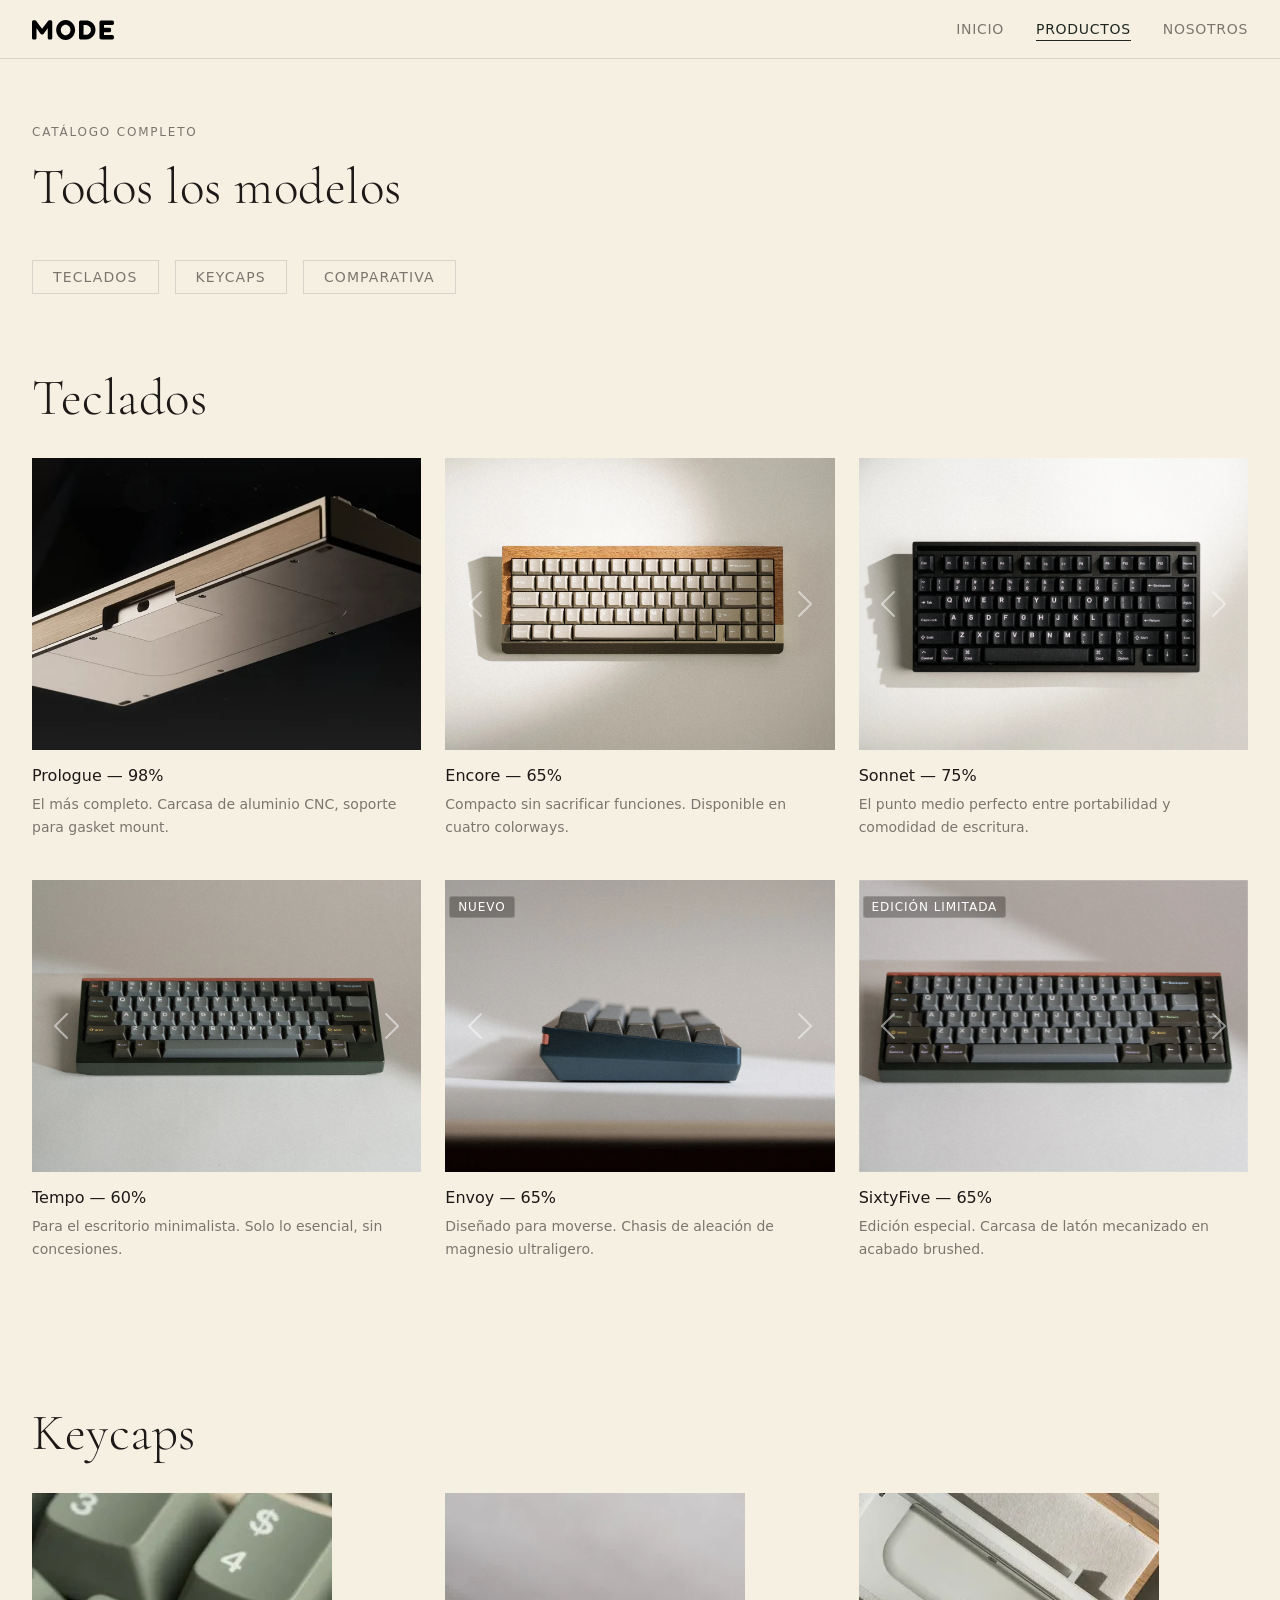
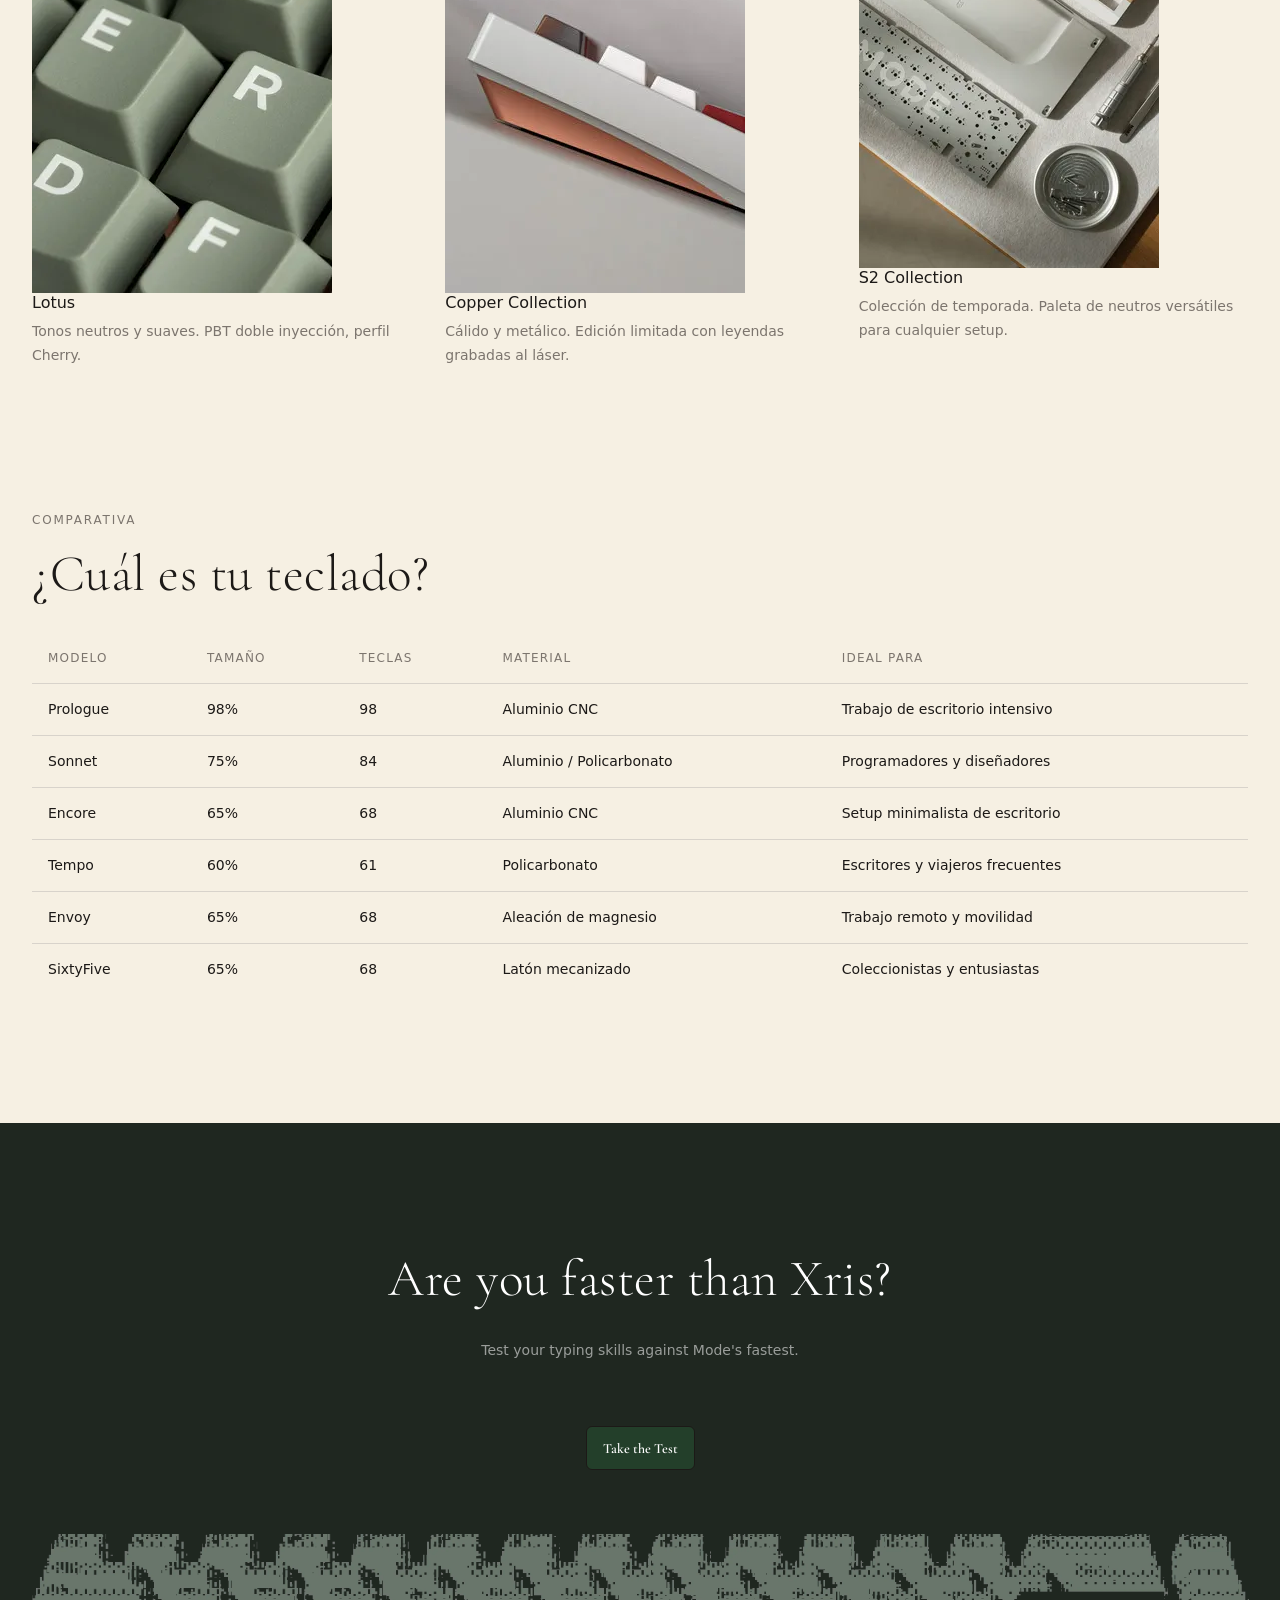
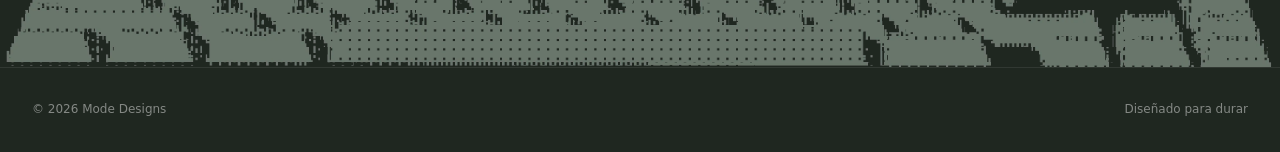
==== productos.html @ ba8c7deb "Sitio Mode Designs" ====
<!doctype html>
<html lang="es">
  <head>
    <meta charset="UTF-8" />
    <meta
      name="viewport"
      content="width=device-width, initial-scale=1.0"
    />
    <title>Productos — Mode Designs</title>
    <meta
      name="description"
      content="Catálogo completo de Mode Designs: teclados mecánicos de 60% a 98%, colecciones de keycaps y tabla comparativa de modelos."
    />
    <link
      rel="icon"
      type="image/svg+xml"
      href="assets/brand/favicon.svg"
    />
    <link
      rel="preconnect"
      href="https://fonts.googleapis.com"
    />
    <link
      rel="preconnect"
      href="https://fonts.gstatic.com"
      crossorigin
    />
    <link
      href="https://fonts.googleapis.com/css2?family=Cormorant+Garamond:ital,wght@0,300;0,400;0,500;1,300;1,400&family=Pixelify+Sans:wght@400;700&display=swap"
      rel="stylesheet"
    />
    <link
      rel="stylesheet"
      href="https://cdn.jsdelivr.net/npm/bootstrap@5.3.3/dist/css/bootstrap.min.css"
    />
    <link
      rel="stylesheet"
      href="styles.css"
    />
  </head>
  <body>
    <a
      class="skip-link"
      href="#main"
      >Saltar al contenido</a
    >
    <header>
      <div>
        <a href="index.html">
          <img
            class="logo"
            src="assets/brand/logo.svg"
            alt="Logo de Mode Designs"
          />
        </a>
        <nav aria-label="Navegación principal">
          <ul>
            <li><a href="index.html">Inicio</a></li>
            <li>
              <a
                href="productos.html"
                class="active"
                aria-current="page"
                >Productos</a
              >
            </li>
            <li><a href="sobre-nosotros.html">Nosotros</a></li>
          </ul>
        </nav>
      </div>
    </header>

    <main id="main">
      <!-- BANNER -->
      <section>
        <p class="section-label">Catálogo completo</p>
        <h1 class="section-title">Todos los modelos</h1>

        <ul class="filter-list">
          <li><a href="#teclados">Teclados</a></li>
          <li><a href="#keycaps">Keycaps</a></li>
          <li><a href="#comparativa">Comparativa</a></li>
        </ul>
      </section>

      <!-- TECLADOS -->
      <section
        id="teclados"
        class="section-pt0"
      >
        <h2 class="section-title">Teclados</h2>

        <div class="row row-cols-1 row-cols-md-2 row-cols-lg-3 g-4">
          <!-- Prologue -->
          <div class="col product-card">
            <div
              id="carousel-prologue"
              class="carousel slide carousel-fade"
              data-bs-ride="false"
            >
              <div class="carousel-inner">
                <div class="carousel-item active">
                  <img
                    src="assets/keyboards/prologue-thumbnail.webp"
                    alt="Teclado Prologue 98%"
                  />
                </div>
              </div>
            </div>
            <h3>Prologue — 98%</h3>
            <p>
              El más completo. Carcasa de aluminio CNC, soporte para gasket
              mount.
            </p>
          </div>

          <!-- Encore -->
          <div class="col product-card">
            <div
              id="carousel-encore"
              class="carousel slide carousel-fade"
              data-bs-ride="false"
            >
              <div class="carousel-inner">
                <div class="carousel-item active">
                  <img
                    src="assets/keyboards/encore-monterey-dune-front.webp"
                    alt="Teclado Encore 65% Monterey Dune"
                  />
                </div>
                <div class="carousel-item">
                  <img
                    src="assets/keyboards/encore-mocha-mushroom-shadows.webp"
                    alt="Teclado Encore 65% Mocha Mushroom"
                  />
                </div>
              </div>
              <button
                class="carousel-control-prev"
                type="button"
                data-bs-target="#carousel-encore"
                data-bs-slide="prev"
              >
                <span
                  class="carousel-control-prev-icon"
                  aria-hidden="true"
                ></span>
                <span class="visually-hidden">Anterior</span>
              </button>
              <button
                class="carousel-control-next"
                type="button"
                data-bs-target="#carousel-encore"
                data-bs-slide="next"
              >
                <span
                  class="carousel-control-next-icon"
                  aria-hidden="true"
                ></span>
                <span class="visually-hidden">Siguiente</span>
              </button>
            </div>
            <h3>Encore — 65%</h3>
            <p>
              Compacto sin sacrificar funciones. Disponible en cuatro colorways.
            </p>
          </div>

          <!-- Sonnet -->
          <div class="col product-card">
            <div
              id="carousel-sonnet"
              class="carousel slide carousel-fade"
              data-bs-ride="false"
            >
              <div class="carousel-inner">
                <div class="carousel-item active">
                  <img
                    src="assets/keyboards/sonnet-black-sesame-obscura-front.webp"
                    alt="Teclado Sonnet 75% Black Sesame"
                  />
                </div>
                <div class="carousel-item">
                  <img
                    src="assets/keyboards/sonnet-studio-light-anthracite-front.webp"
                    alt="Teclado Sonnet 75% Studio Light"
                  />
                </div>
              </div>
              <button
                class="carousel-control-prev"
                type="button"
                data-bs-target="#carousel-sonnet"
                data-bs-slide="prev"
              >
                <span
                  class="carousel-control-prev-icon"
                  aria-hidden="true"
                ></span>
                <span class="visually-hidden">Anterior</span>
              </button>
              <button
                class="carousel-control-next"
                type="button"
                data-bs-target="#carousel-sonnet"
                data-bs-slide="next"
              >
                <span
                  class="carousel-control-next-icon"
                  aria-hidden="true"
                ></span>
                <span class="visually-hidden">Siguiente</span>
              </button>
            </div>
            <h3>Sonnet — 75%</h3>
            <p>
              El punto medio perfecto entre portabilidad y comodidad de
              escritura.
            </p>
          </div>

          <!-- Tempo -->
          <div class="col product-card">
            <div
              id="carousel-tempo"
              class="carousel slide carousel-fade"
              data-bs-ride="false"
            >
              <div class="carousel-inner">
                <div class="carousel-item active">
                  <img
                    src="assets/keyboards/tempo-green-front.webp"
                    alt="Teclado Tempo 60% verde frontal"
                  />
                </div>
                <div class="carousel-item">
                  <img
                    src="assets/keyboards/tempo-top-down.webp"
                    alt="Teclado Tempo 60% vista superior"
                  />
                </div>
                <div class="carousel-item">
                  <img
                    src="assets/keyboards/tempo-blue-side.webp"
                    alt="Teclado Tempo 60% azul lateral"
                  />
                </div>
                <div class="carousel-item">
                  <img
                    src="assets/keyboards/tempo-green-side.webp"
                    alt="Teclado Tempo 60% verde lateral"
                  />
                </div>
              </div>
              <button
                class="carousel-control-prev"
                type="button"
                data-bs-target="#carousel-tempo"
                data-bs-slide="prev"
              >
                <span
                  class="carousel-control-prev-icon"
                  aria-hidden="true"
                ></span>
                <span class="visually-hidden">Anterior</span>
              </button>
              <button
                class="carousel-control-next"
                type="button"
                data-bs-target="#carousel-tempo"
                data-bs-slide="next"
              >
                <span
                  class="carousel-control-next-icon"
                  aria-hidden="true"
                ></span>
                <span class="visually-hidden">Siguiente</span>
              </button>
            </div>
            <h3>Tempo — 60%</h3>
            <p>
              Para el escritorio minimalista. Solo lo esencial, sin concesiones.
            </p>
          </div>

          <!-- Envoy -->
          <div class="col product-card">
            <div
              id="carousel-envoy"
              class="carousel slide carousel-fade"
              data-bs-ride="false"
            >
              <div class="carousel-inner">
                <div class="carousel-item active">
                  <img
                    src="assets/keyboards/envoy-blue-copper-side.webp"
                    alt="Teclado Envoy 65% azul cobre lateral"
                  />
                </div>
                <div class="carousel-item">
                  <img
                    src="assets/keyboards/envoy-top-down.webp"
                    alt="Teclado Envoy 65% vista superior"
                  />
                </div>
              </div>
              <button
                class="carousel-control-prev"
                type="button"
                data-bs-target="#carousel-envoy"
                data-bs-slide="prev"
              >
                <span
                  class="carousel-control-prev-icon"
                  aria-hidden="true"
                ></span>
                <span class="visually-hidden">Anterior</span>
              </button>
              <button
                class="carousel-control-next"
                type="button"
                data-bs-target="#carousel-envoy"
                data-bs-slide="next"
              >
                <span
                  class="carousel-control-next-icon"
                  aria-hidden="true"
                ></span>
                <span class="visually-hidden">Siguiente</span>
              </button>
            </div>
            <span class="badge">Nuevo</span>
            <h3>Envoy — 65%</h3>
            <p>
              Diseñado para moverse. Chasis de aleación de magnesio ultraligero.
            </p>
          </div>

          <!-- SixtyFive -->
          <div class="col product-card">
            <div
              id="carousel-sixtyfive"
              class="carousel slide carousel-fade"
              data-bs-ride="false"
            >
              <div class="carousel-inner">
                <div class="carousel-item active">
                  <img
                    src="assets/keyboards/sixtyfive-green-copper-front.webp"
                    alt="Teclado SixtyFive 65% verde cobre"
                  />
                </div>
                <div class="carousel-item">
                  <img
                    src="assets/keyboards/sixtyfive-top-down.webp"
                    alt="Teclado SixtyFive 65% vista superior"
                  />
                </div>
              </div>
              <button
                class="carousel-control-prev"
                type="button"
                data-bs-target="#carousel-sixtyfive"
                data-bs-slide="prev"
              >
                <span
                  class="carousel-control-prev-icon"
                  aria-hidden="true"
                ></span>
                <span class="visually-hidden">Anterior</span>
              </button>
              <button
                class="carousel-control-next"
                type="button"
                data-bs-target="#carousel-sixtyfive"
                data-bs-slide="next"
              >
                <span
                  class="carousel-control-next-icon"
                  aria-hidden="true"
                ></span>
                <span class="visually-hidden">Siguiente</span>
              </button>
            </div>
            <span class="badge">Edición limitada</span>
            <h3>SixtyFive — 65%</h3>
            <p>
              Edición especial. Carcasa de latón mecanizado en acabado brushed.
            </p>
          </div>
        </div>
      </section>

      <!-- KEYCAPS -->
      <section id="keycaps">
        <h2 class="section-title">Keycaps</h2>

        <div class="row row-cols-1 row-cols-md-3 g-4">
          <div class="col product-card">
            <img
              class="img-fluid"
              src="assets/keycaps/keycap-lotus-closeup.webp"
              alt="Keycaps Lotus, tonos suaves"
            />
            <h3>Lotus</h3>
            <p>Tonos neutros y suaves. PBT doble inyección, perfil Cherry.</p>
          </div>

          <div class="col product-card">
            <img
              class="img-fluid"
              src="assets/keycaps/copper-keyboard-closeup.webp"
              alt="Keycaps Copper Collection"
            />
            <h3>Copper Collection</h3>
            <p>
              Cálido y metálico. Edición limitada con leyendas grabadas al
              láser.
            </p>
          </div>

          <div class="col product-card">
            <img
              class="img-fluid"
              src="assets/keycaps/encore-s2-collection.webp"
              alt="Keycaps S2 Collection Encore"
            />
            <h3>S2 Collection</h3>
            <p>
              Colección de temporada. Paleta de neutros versátiles para
              cualquier setup.
            </p>
          </div>
        </div>
      </section>

      <!-- TABLA COMPARATIVA -->
      <section id="comparativa">
        <p class="section-label">Comparativa</p>
        <h2 class="section-title">¿Cuál es tu teclado?</h2>

        <div class="table-responsive">
          <table>
            <thead>
              <tr>
                <th>Modelo</th>
                <th>Tamaño</th>
                <th>Teclas</th>
                <th>Material</th>
                <th>Ideal para</th>
              </tr>
            </thead>
            <tbody>
              <tr>
                <td>Prologue</td>
                <td>98%</td>
                <td>98</td>
                <td>Aluminio CNC</td>
                <td>Trabajo de escritorio intensivo</td>
              </tr>
              <tr>
                <td>Sonnet</td>
                <td>75%</td>
                <td>84</td>
                <td>Aluminio / Policarbonato</td>
                <td>Programadores y diseñadores</td>
              </tr>
              <tr>
                <td>Encore</td>
                <td>65%</td>
                <td>68</td>
                <td>Aluminio CNC</td>
                <td>Setup minimalista de escritorio</td>
              </tr>
              <tr>
                <td>Tempo</td>
                <td>60%</td>
                <td>61</td>
                <td>Policarbonato</td>
                <td>Escritores y viajeros frecuentes</td>
              </tr>
              <tr>
                <td>Envoy</td>
                <td>65%</td>
                <td>68</td>
                <td>Aleación de magnesio</td>
                <td>Trabajo remoto y movilidad</td>
              </tr>
              <tr>
                <td>SixtyFive</td>
                <td>65%</td>
                <td>68</td>
                <td>Latón mecanizado</td>
                <td>Coleccionistas y entusiastas</td>
              </tr>
            </tbody>
          </table>
        </div>
      </section>
    </main>

    <footer>
      <div class="footer-inner">
        <div
          class="footer-cta"
          lang="en"
        >
          <h2 class="section-title">Are you faster than Xris?</h2>
          <p>Test your typing skills against Mode's fastest.</p>
          <a
            href="https://monkeytype.com"
            target="_blank"
            rel="noopener"
            class="btn btn-primary"
            >Take the Test</a
          >
        </div>
        <img
          class="img-fluid"
          src="assets/brand/footer-keyboard-dithered.webp"
          alt="Teclado Mode Designs"
        />
        <div class="footer-bottom">
          <span>© 2026 Mode Designs</span>
          <span>Diseñado para durar</span>
        </div>
      </div>
    </footer>

    <script src="https://cdn.jsdelivr.net/npm/bootstrap@5.3.3/dist/js/bootstrap.bundle.min.js"></script>
  </body>
</html>
---- styles.css ----
@import url('./styles/variables.css');
@import url('./styles/layout.css');
@import url('./styles/components.css');
@import url('./styles/transitions.css');
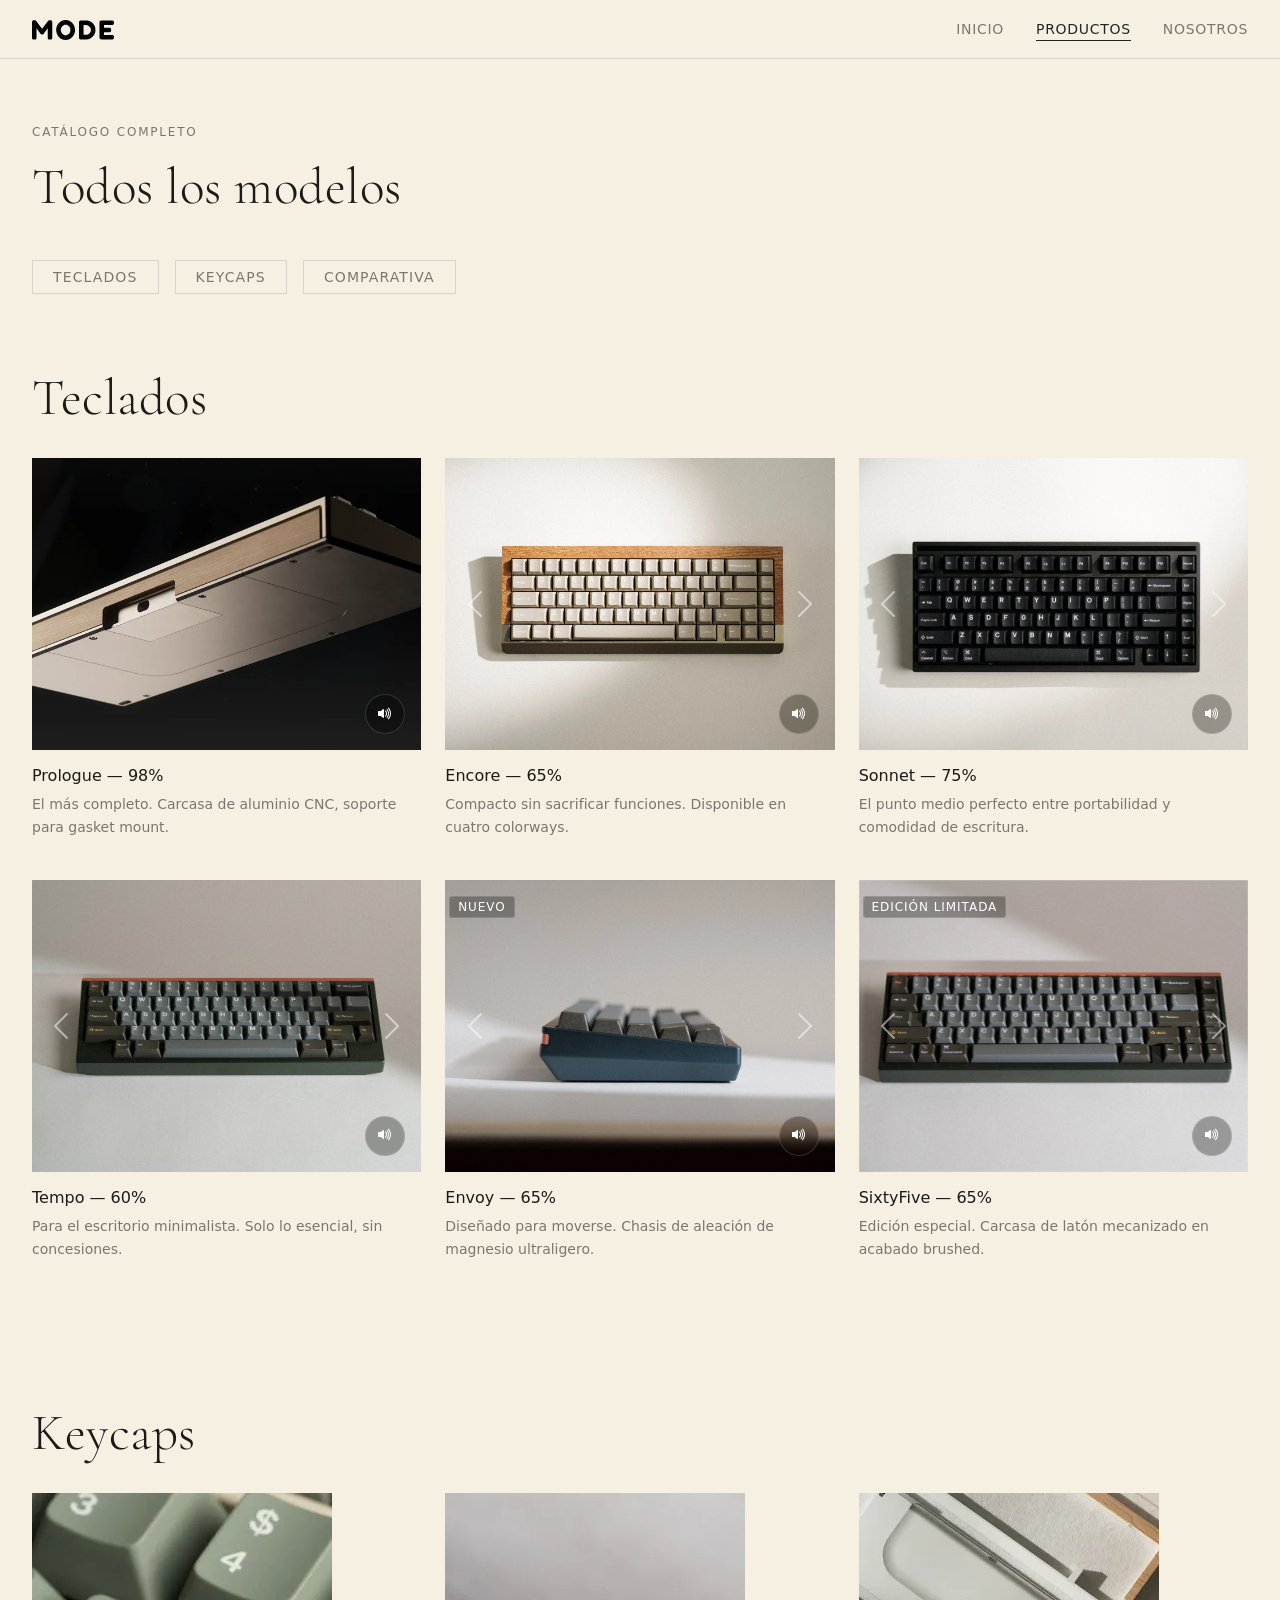
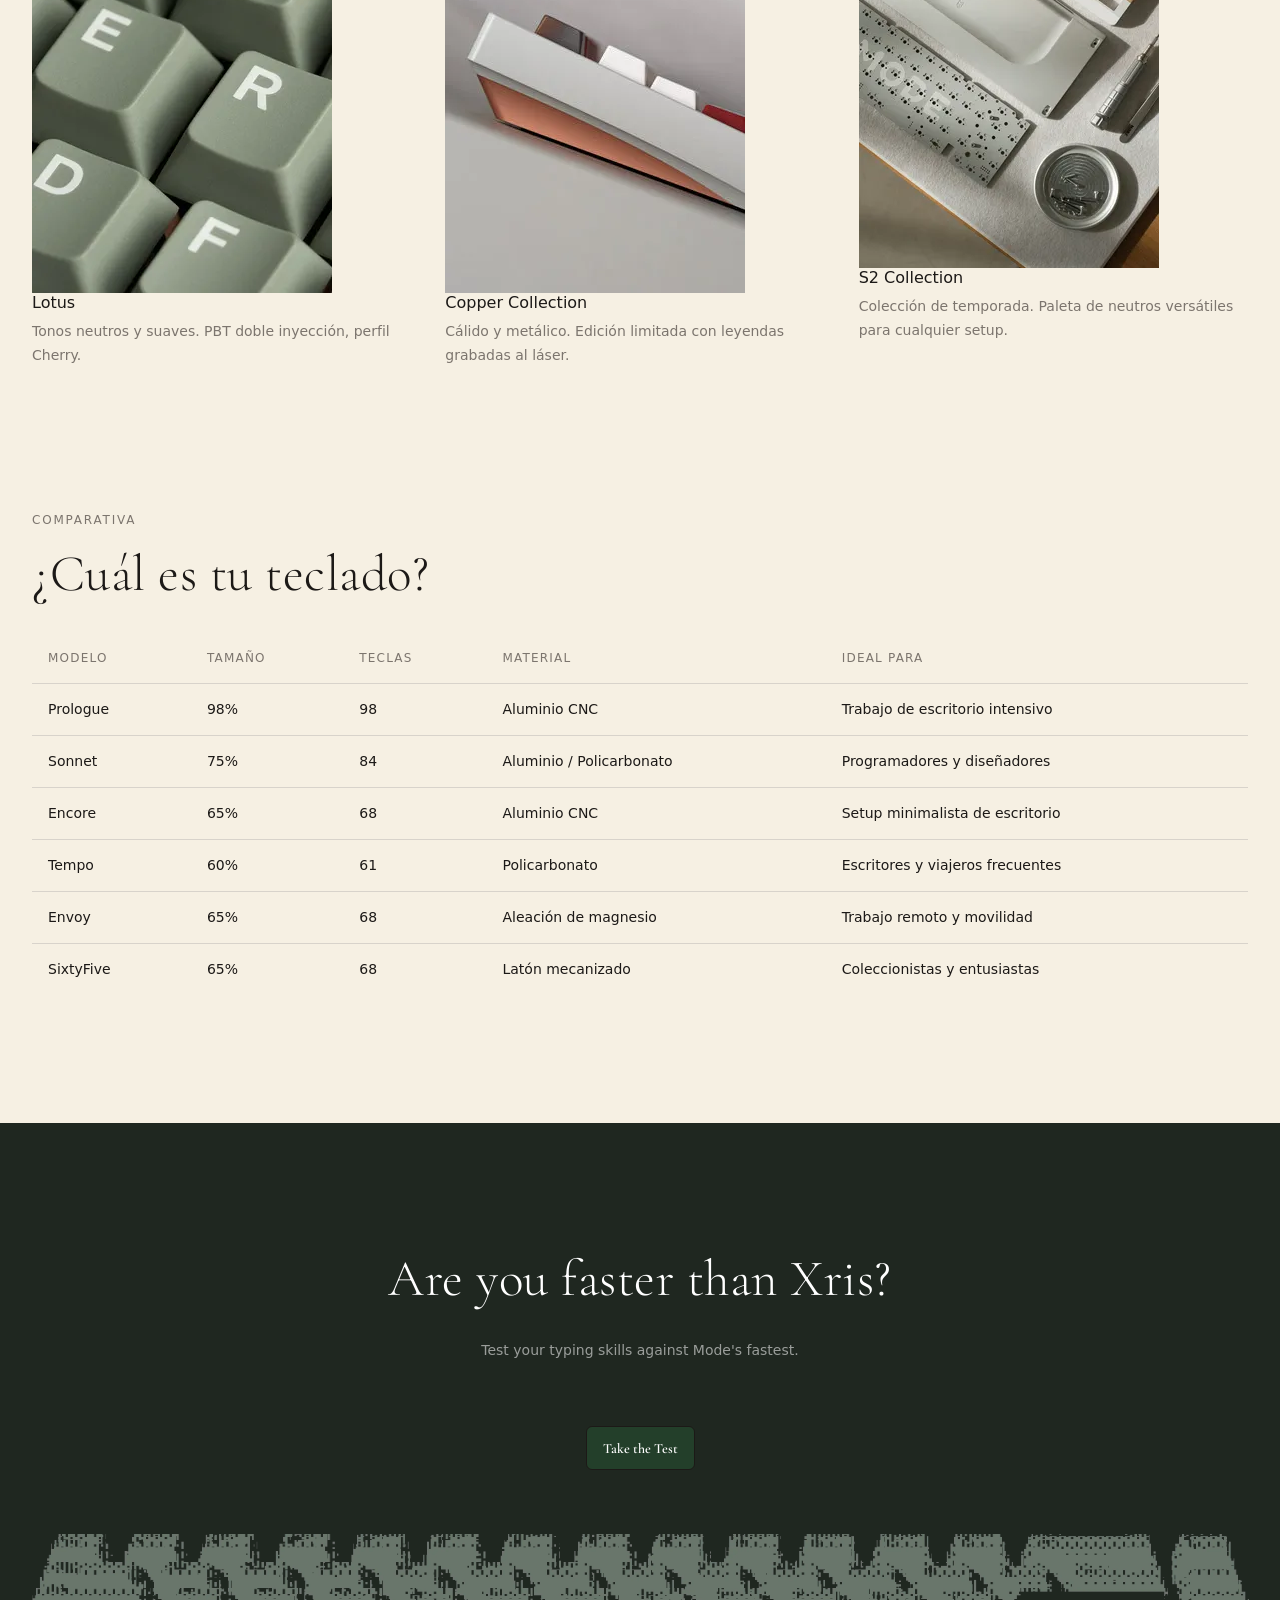
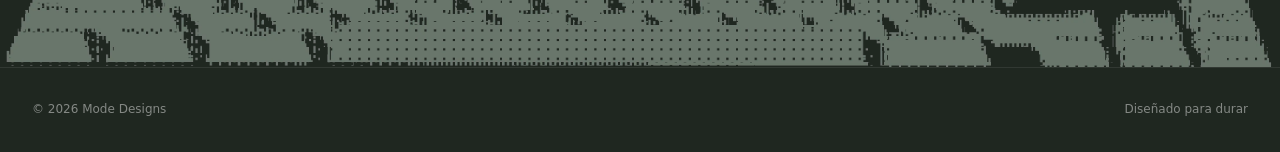
==== commit a62a9d94: "feat: add sound test functionality for keyboards and include Bootstrap Icons" ====
--- a/productos.html
+++ b/productos.html
@@ -32,6 +32,10 @@
     <link
       rel="stylesheet"
       href="https://cdn.jsdelivr.net/npm/bootstrap@5.3.3/dist/css/bootstrap.min.css"
+    />
+    <link
+      rel="stylesheet"
+      href="https://cdn.jsdelivr.net/npm/bootstrap-icons@1.11.3/font/bootstrap-icons.min.css"
     />
     <link
       rel="stylesheet"
@@ -106,6 +110,21 @@
                   />
                 </div>
               </div>
+              <button
+                class="sound-btn"
+                type="button"
+                data-audio="assets/audio/prologue-typing.mp3"
+                aria-label="Escuchar sound test del teclado Prologue"
+              >
+                <i
+                  class="bi bi-volume-up-fill icon-play"
+                  aria-hidden="true"
+                ></i>
+                <i
+                  class="bi bi-pause-fill icon-stop"
+                  aria-hidden="true"
+                ></i>
+              </button>
             </div>
             <h3>Prologue — 98%</h3>
             <p>
@@ -159,6 +178,21 @@
                 ></span>
                 <span class="visually-hidden">Siguiente</span>
               </button>
+              <button
+                class="sound-btn"
+                type="button"
+                data-audio="assets/audio/encore-typing.mp3"
+                aria-label="Escuchar sound test del teclado Encore"
+              >
+                <i
+                  class="bi bi-volume-up-fill icon-play"
+                  aria-hidden="true"
+                ></i>
+                <i
+                  class="bi bi-pause-fill icon-stop"
+                  aria-hidden="true"
+                ></i>
+              </button>
             </div>
             <h3>Encore — 65%</h3>
             <p>
@@ -211,6 +245,21 @@
                 ></span>
                 <span class="visually-hidden">Siguiente</span>
               </button>
+              <button
+                class="sound-btn"
+                type="button"
+                data-audio="assets/audio/sonnet-typing.mp3"
+                aria-label="Escuchar sound test del teclado Sonnet"
+              >
+                <i
+                  class="bi bi-volume-up-fill icon-play"
+                  aria-hidden="true"
+                ></i>
+                <i
+                  class="bi bi-pause-fill icon-stop"
+                  aria-hidden="true"
+                ></i>
+              </button>
             </div>
             <h3>Sonnet — 75%</h3>
             <p>
@@ -276,6 +325,21 @@
                 ></span>
                 <span class="visually-hidden">Siguiente</span>
               </button>
+              <button
+                class="sound-btn"
+                type="button"
+                data-audio="assets/audio/tempo-typing.mp3"
+                aria-label="Escuchar sound test del teclado Tempo"
+              >
+                <i
+                  class="bi bi-volume-up-fill icon-play"
+                  aria-hidden="true"
+                ></i>
+                <i
+                  class="bi bi-pause-fill icon-stop"
+                  aria-hidden="true"
+                ></i>
+              </button>
             </div>
             <h3>Tempo — 60%</h3>
             <p>
@@ -328,6 +392,21 @@
                 ></span>
                 <span class="visually-hidden">Siguiente</span>
               </button>
+              <button
+                class="sound-btn"
+                type="button"
+                data-audio="assets/audio/envoy-typing.mp3"
+                aria-label="Escuchar sound test del teclado Envoy"
+              >
+                <i
+                  class="bi bi-volume-up-fill icon-play"
+                  aria-hidden="true"
+                ></i>
+                <i
+                  class="bi bi-pause-fill icon-stop"
+                  aria-hidden="true"
+                ></i>
+              </button>
             </div>
             <span class="badge">Nuevo</span>
             <h3>Envoy — 65%</h3>
@@ -380,6 +459,21 @@
                   aria-hidden="true"
                 ></span>
                 <span class="visually-hidden">Siguiente</span>
+              </button>
+              <button
+                class="sound-btn"
+                type="button"
+                data-audio="assets/audio/sixtyfive-typing.mp3"
+                aria-label="Escuchar sound test del teclado SixtyFive"
+              >
+                <i
+                  class="bi bi-volume-up-fill icon-play"
+                  aria-hidden="true"
+                ></i>
+                <i
+                  class="bi bi-pause-fill icon-stop"
+                  aria-hidden="true"
+                ></i>
               </button>
             </div>
             <span class="badge">Edición limitada</span>
@@ -528,5 +622,6 @@
     </footer>
 
     <script src="https://cdn.jsdelivr.net/npm/bootstrap@5.3.3/dist/js/bootstrap.bundle.min.js"></script>
+    <script src="scripts/sound-test.js"></script>
   </body>
 </html>
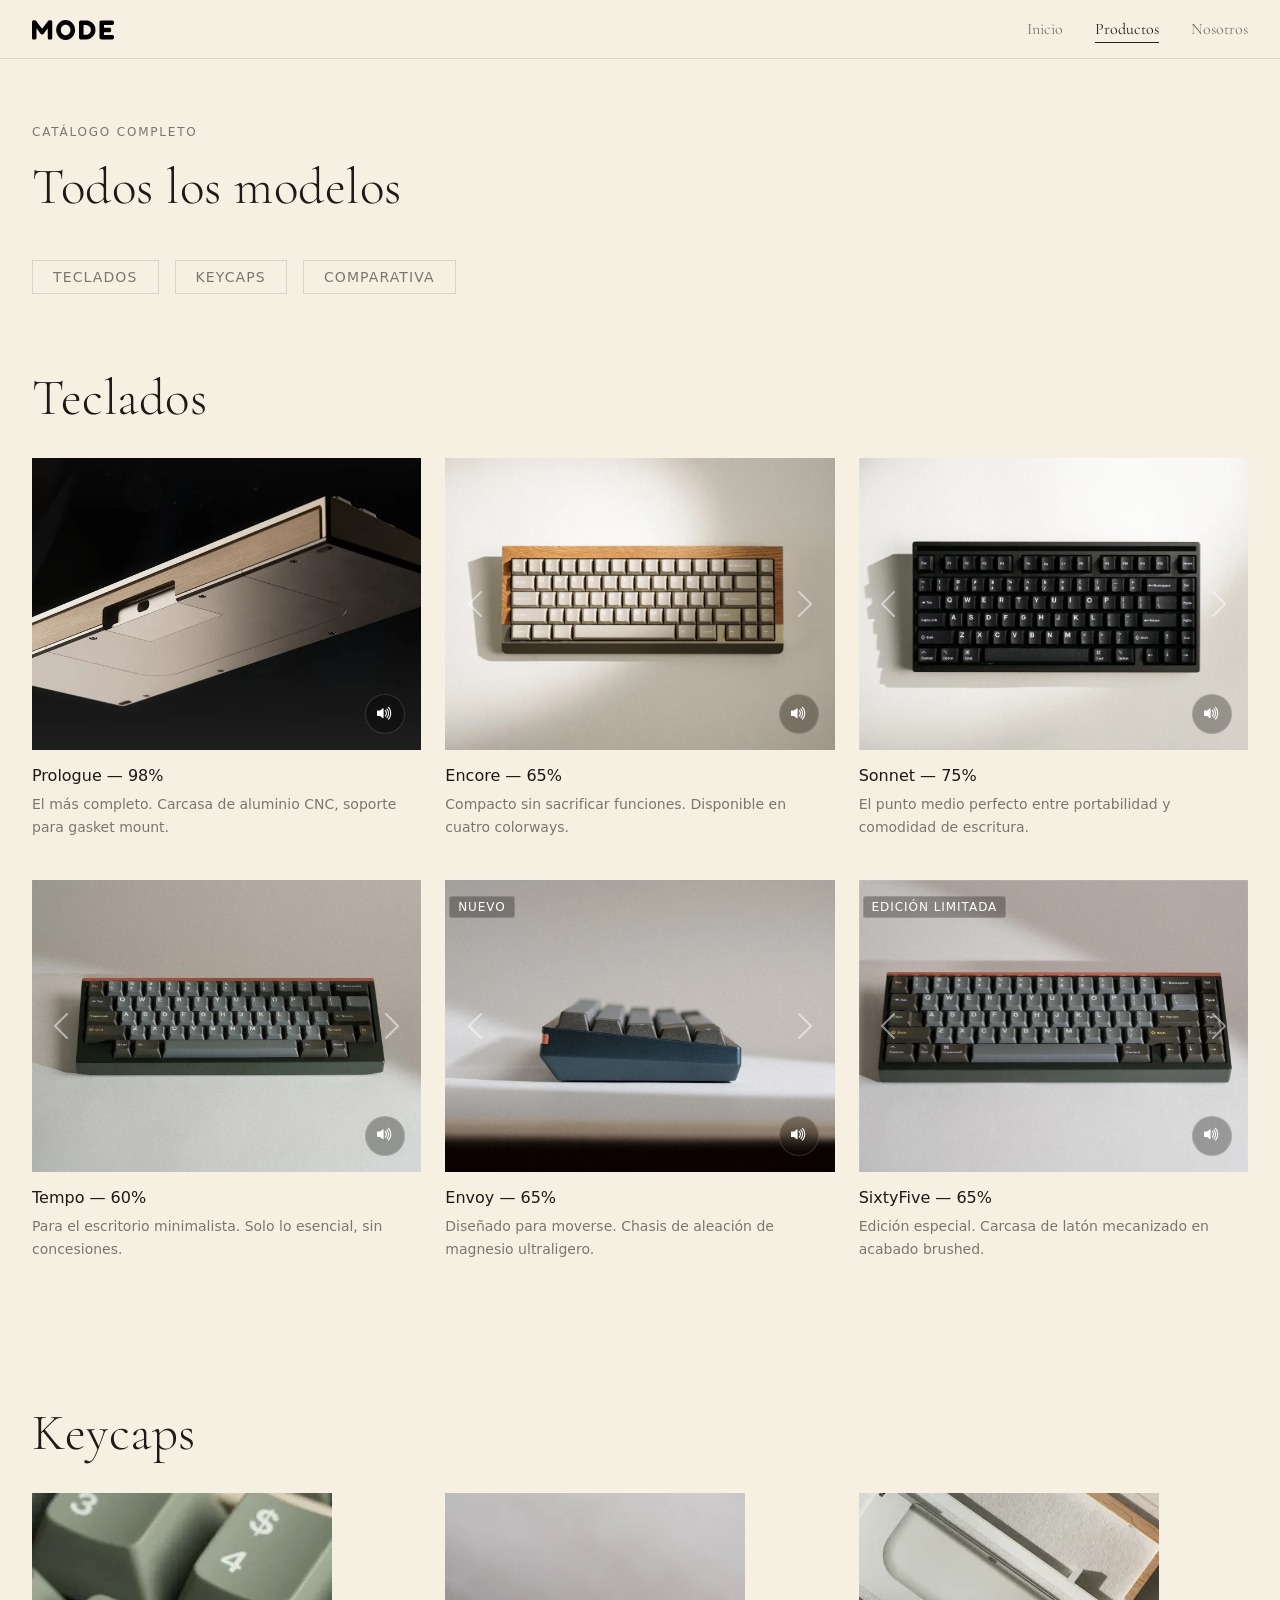
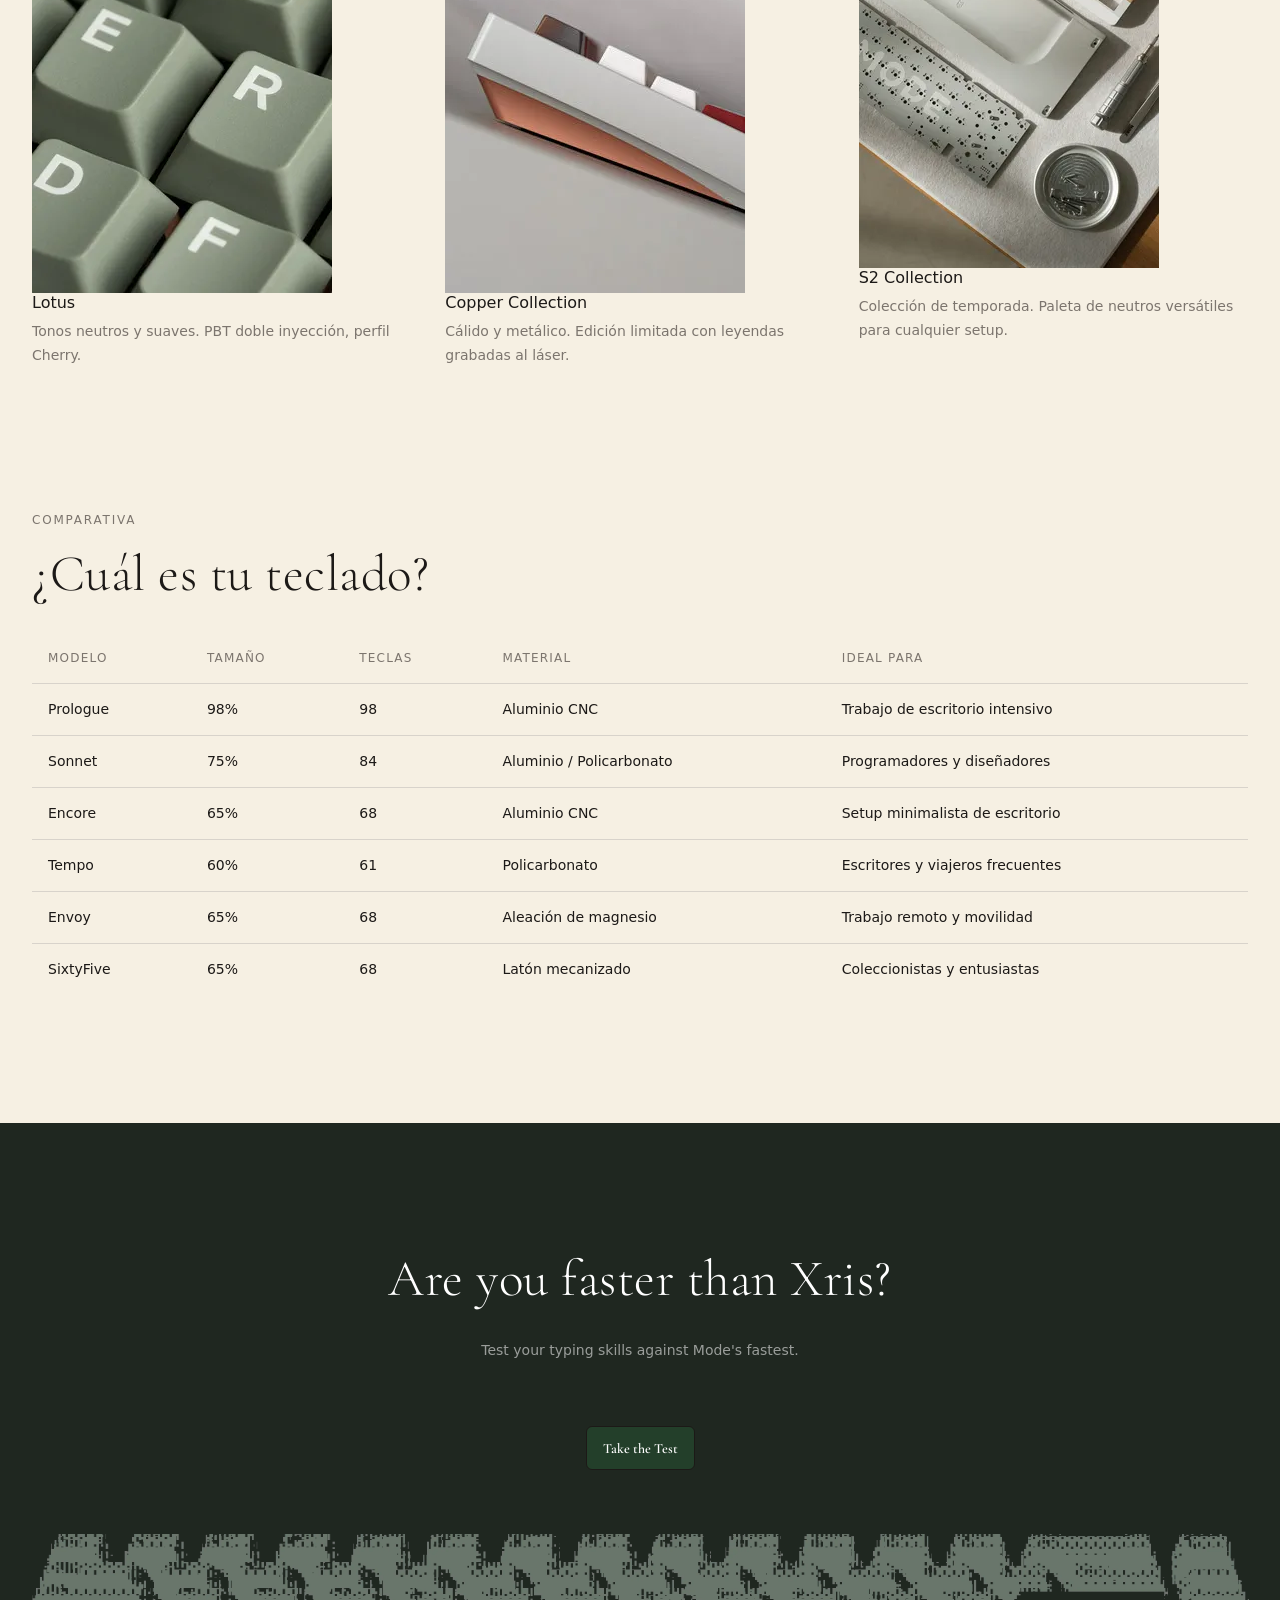
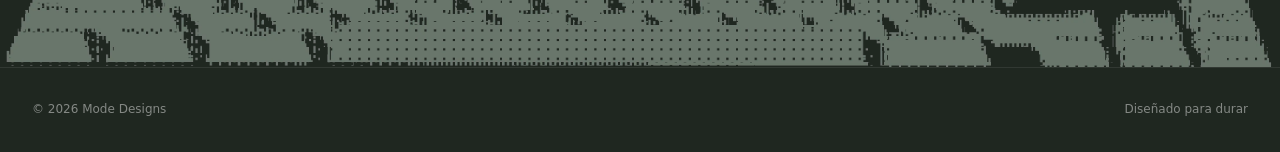
==== commit 83680e2e: "fix: optimize image loading with lazy loading and async decoding, enhance hero section styles for be" ====
--- a/productos.html
+++ b/productos.html
@@ -107,6 +107,8 @@
                   <img
                     src="assets/keyboards/prologue-thumbnail.webp"
                     alt="Teclado Prologue 98%"
+                    loading="lazy"
+                    decoding="async"
                   />
                 </div>
               </div>
@@ -145,12 +147,16 @@
                   <img
                     src="assets/keyboards/encore-monterey-dune-front.webp"
                     alt="Teclado Encore 65% Monterey Dune"
+                    loading="lazy"
+                    decoding="async"
                   />
                 </div>
                 <div class="carousel-item">
                   <img
                     src="assets/keyboards/encore-mocha-mushroom-shadows.webp"
                     alt="Teclado Encore 65% Mocha Mushroom"
+                    loading="lazy"
+                    decoding="async"
                   />
                 </div>
               </div>
@@ -212,12 +218,16 @@
                   <img
                     src="assets/keyboards/sonnet-black-sesame-obscura-front.webp"
                     alt="Teclado Sonnet 75% Black Sesame"
+                    loading="lazy"
+                    decoding="async"
                   />
                 </div>
                 <div class="carousel-item">
                   <img
                     src="assets/keyboards/sonnet-studio-light-anthracite-front.webp"
                     alt="Teclado Sonnet 75% Studio Light"
+                    loading="lazy"
+                    decoding="async"
                   />
                 </div>
               </div>
@@ -280,24 +290,32 @@
                   <img
                     src="assets/keyboards/tempo-green-front.webp"
                     alt="Teclado Tempo 60% verde frontal"
+                    loading="lazy"
+                    decoding="async"
                   />
                 </div>
                 <div class="carousel-item">
                   <img
                     src="assets/keyboards/tempo-top-down.webp"
                     alt="Teclado Tempo 60% vista superior"
+                    loading="lazy"
+                    decoding="async"
                   />
                 </div>
                 <div class="carousel-item">
                   <img
                     src="assets/keyboards/tempo-blue-side.webp"
                     alt="Teclado Tempo 60% azul lateral"
+                    loading="lazy"
+                    decoding="async"
                   />
                 </div>
                 <div class="carousel-item">
                   <img
                     src="assets/keyboards/tempo-green-side.webp"
                     alt="Teclado Tempo 60% verde lateral"
+                    loading="lazy"
+                    decoding="async"
                   />
                 </div>
               </div>
@@ -359,12 +377,16 @@
                   <img
                     src="assets/keyboards/envoy-blue-copper-side.webp"
                     alt="Teclado Envoy 65% azul cobre lateral"
+                    loading="lazy"
+                    decoding="async"
                   />
                 </div>
                 <div class="carousel-item">
                   <img
                     src="assets/keyboards/envoy-top-down.webp"
                     alt="Teclado Envoy 65% vista superior"
+                    loading="lazy"
+                    decoding="async"
                   />
                 </div>
               </div>
@@ -427,12 +449,16 @@
                   <img
                     src="assets/keyboards/sixtyfive-green-copper-front.webp"
                     alt="Teclado SixtyFive 65% verde cobre"
+                    loading="lazy"
+                    decoding="async"
                   />
                 </div>
                 <div class="carousel-item">
                   <img
                     src="assets/keyboards/sixtyfive-top-down.webp"
                     alt="Teclado SixtyFive 65% vista superior"
+                    loading="lazy"
+                    decoding="async"
                   />
                 </div>
               </div>
@@ -495,6 +521,8 @@
               class="img-fluid"
               src="assets/keycaps/keycap-lotus-closeup.webp"
               alt="Keycaps Lotus, tonos suaves"
+              loading="lazy"
+              decoding="async"
             />
             <h3>Lotus</h3>
             <p>Tonos neutros y suaves. PBT doble inyección, perfil Cherry.</p>
@@ -505,6 +533,8 @@
               class="img-fluid"
               src="assets/keycaps/copper-keyboard-closeup.webp"
               alt="Keycaps Copper Collection"
+              loading="lazy"
+              decoding="async"
             />
             <h3>Copper Collection</h3>
             <p>
@@ -518,6 +548,8 @@
               class="img-fluid"
               src="assets/keycaps/encore-s2-collection.webp"
               alt="Keycaps S2 Collection Encore"
+              loading="lazy"
+              decoding="async"
             />
             <h3>S2 Collection</h3>
             <p>
@@ -613,6 +645,8 @@
           class="img-fluid"
           src="assets/brand/footer-keyboard-dithered.webp"
           alt="Teclado Mode Designs"
+          loading="lazy"
+          decoding="async"
         />
         <div class="footer-bottom">
           <span>© 2026 Mode Designs</span>
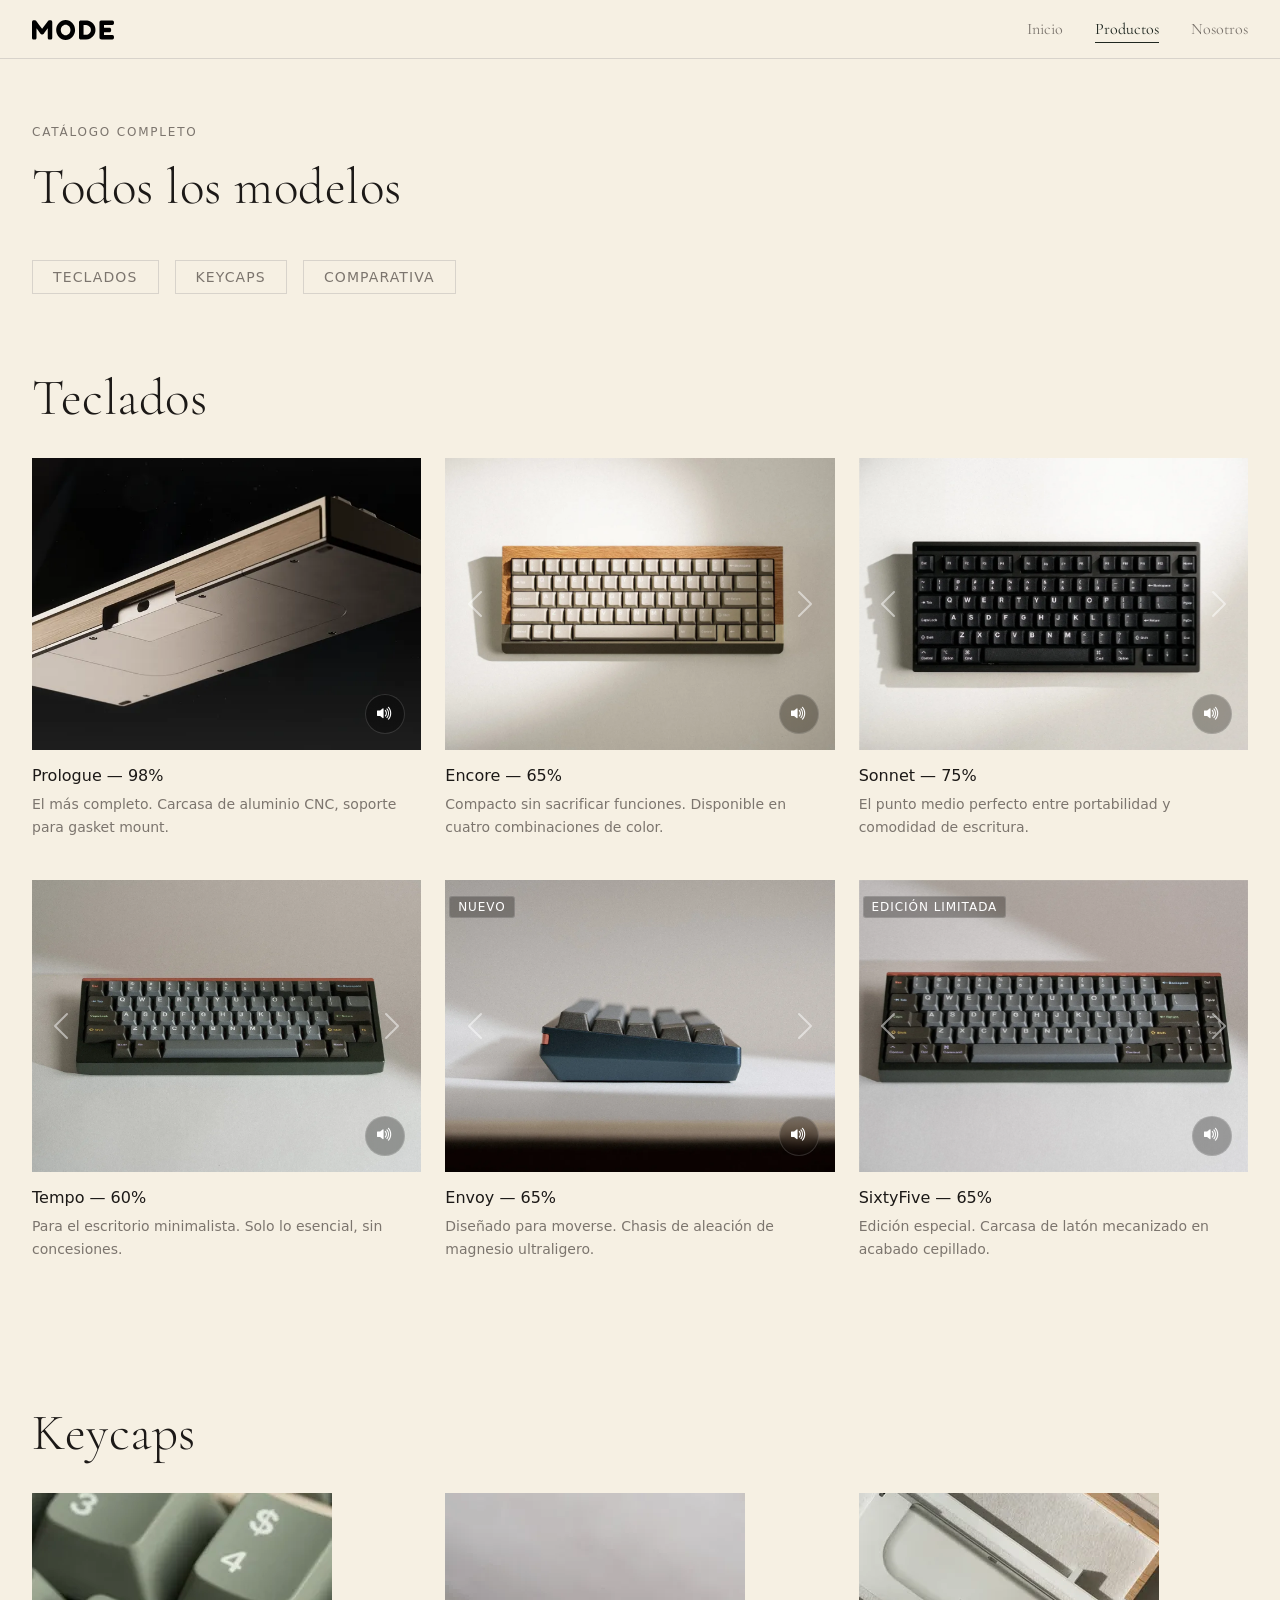
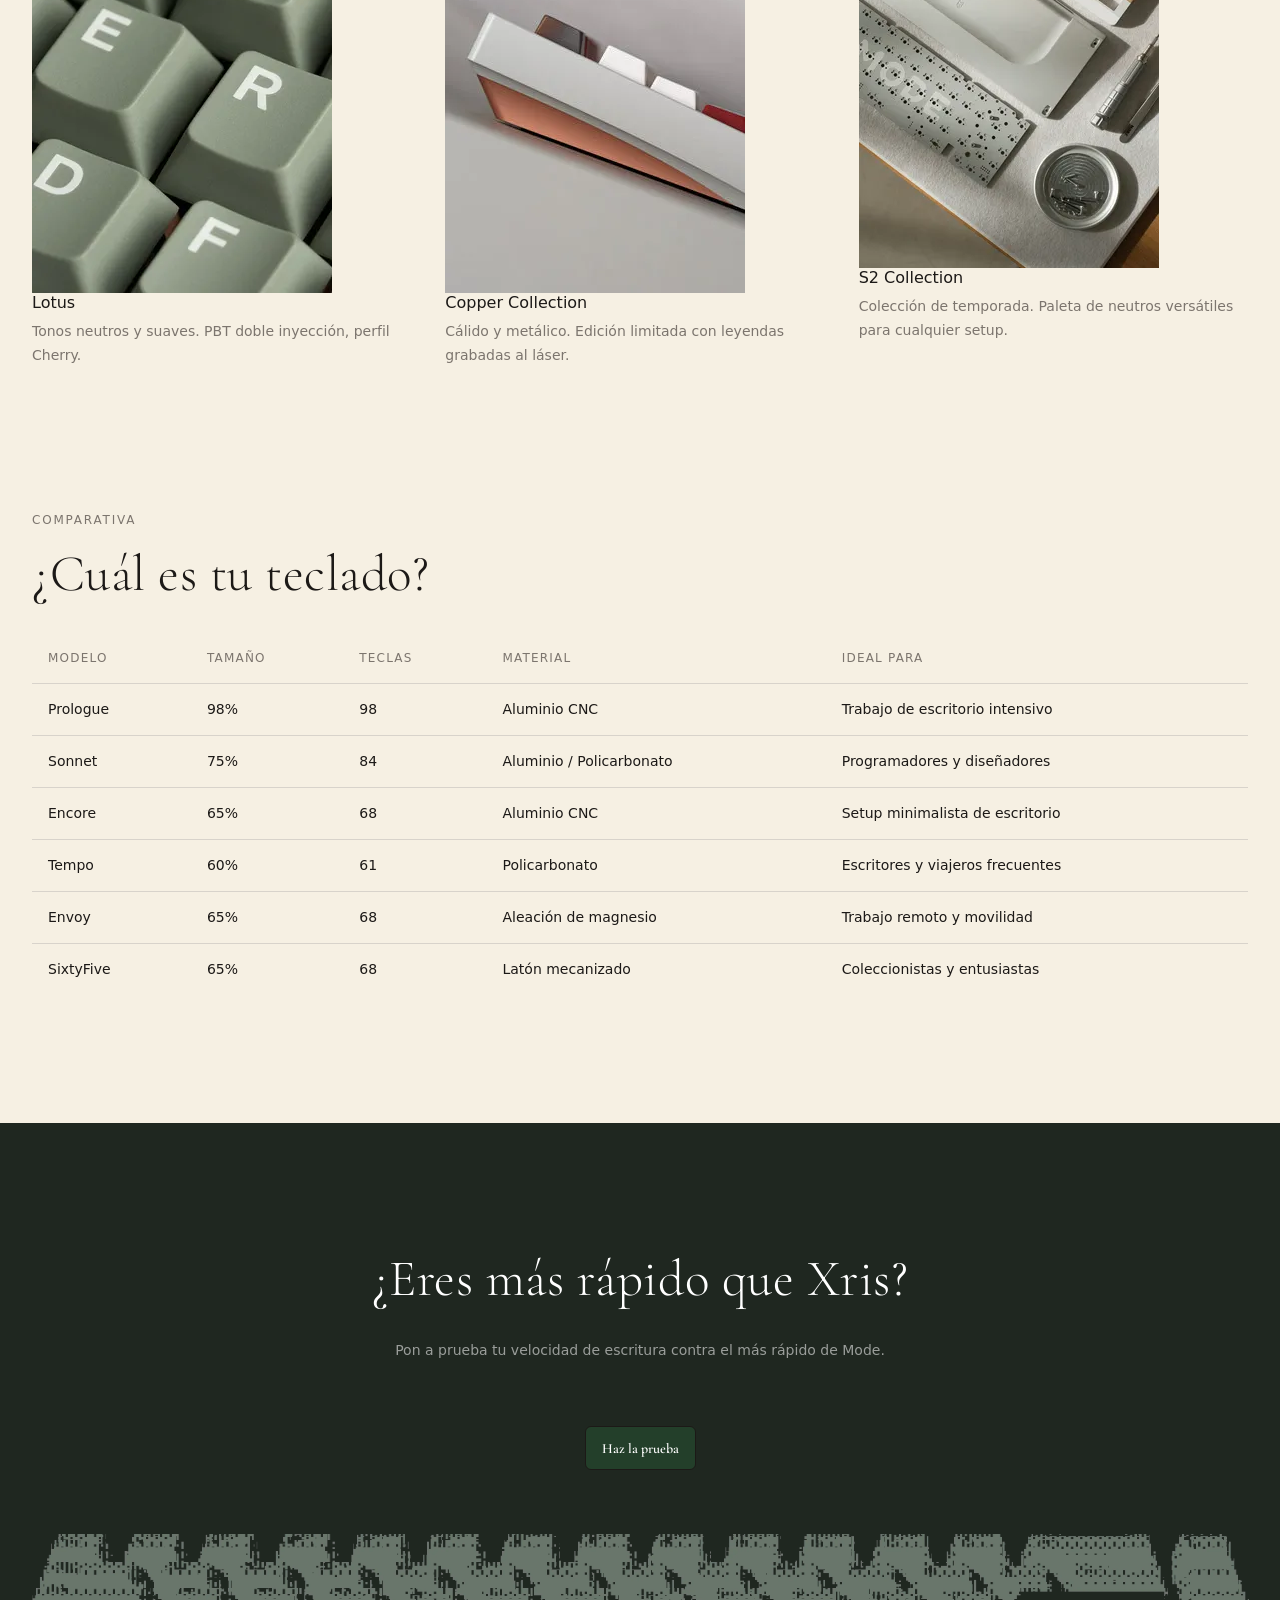
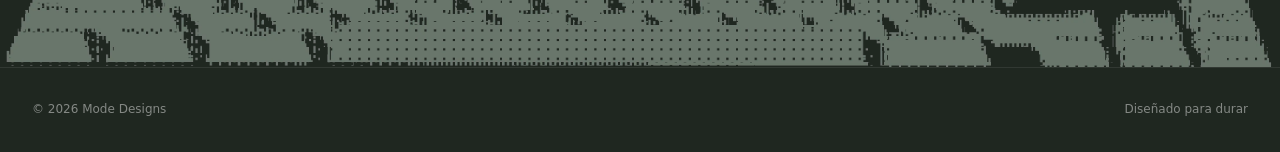
==== commit b0223c07: "fix: update text content for improved clarity and localization in multiple sections" ====
--- a/productos.html
+++ b/productos.html
@@ -116,7 +116,7 @@
                 class="sound-btn"
                 type="button"
                 data-audio="assets/audio/prologue-typing.mp3"
-                aria-label="Escuchar sound test del teclado Prologue"
+                aria-label="Escuchar prueba de sonido del teclado Prologue"
               >
                 <i
                   class="bi bi-volume-up-fill icon-play"
@@ -188,7 +188,7 @@
                 class="sound-btn"
                 type="button"
                 data-audio="assets/audio/encore-typing.mp3"
-                aria-label="Escuchar sound test del teclado Encore"
+                aria-label="Escuchar prueba de sonido del teclado Encore"
               >
                 <i
                   class="bi bi-volume-up-fill icon-play"
@@ -202,7 +202,8 @@
             </div>
             <h3>Encore — 65%</h3>
             <p>
-              Compacto sin sacrificar funciones. Disponible en cuatro colorways.
+              Compacto sin sacrificar funciones. Disponible en cuatro
+              combinaciones de color.
             </p>
           </div>
 
@@ -259,7 +260,7 @@
                 class="sound-btn"
                 type="button"
                 data-audio="assets/audio/sonnet-typing.mp3"
-                aria-label="Escuchar sound test del teclado Sonnet"
+                aria-label="Escuchar prueba de sonido del teclado Sonnet"
               >
                 <i
                   class="bi bi-volume-up-fill icon-play"
@@ -347,7 +348,7 @@
                 class="sound-btn"
                 type="button"
                 data-audio="assets/audio/tempo-typing.mp3"
-                aria-label="Escuchar sound test del teclado Tempo"
+                aria-label="Escuchar prueba de sonido del teclado Tempo"
               >
                 <i
                   class="bi bi-volume-up-fill icon-play"
@@ -418,7 +419,7 @@
                 class="sound-btn"
                 type="button"
                 data-audio="assets/audio/envoy-typing.mp3"
-                aria-label="Escuchar sound test del teclado Envoy"
+                aria-label="Escuchar prueba de sonido del teclado Envoy"
               >
                 <i
                   class="bi bi-volume-up-fill icon-play"
@@ -490,7 +491,7 @@
                 class="sound-btn"
                 type="button"
                 data-audio="assets/audio/sixtyfive-typing.mp3"
-                aria-label="Escuchar sound test del teclado SixtyFive"
+                aria-label="Escuchar prueba de sonido del teclado SixtyFive"
               >
                 <i
                   class="bi bi-volume-up-fill icon-play"
@@ -505,7 +506,8 @@
             <span class="badge">Edición limitada</span>
             <h3>SixtyFive — 65%</h3>
             <p>
-              Edición especial. Carcasa de latón mecanizado en acabado brushed.
+              Edición especial. Carcasa de latón mecanizado en acabado
+              cepillado.
             </p>
           </div>
         </div>
@@ -627,18 +629,15 @@
 
     <footer>
       <div class="footer-inner">
-        <div
-          class="footer-cta"
-          lang="en"
-        >
-          <h2 class="section-title">Are you faster than Xris?</h2>
-          <p>Test your typing skills against Mode's fastest.</p>
+        <div class="footer-cta">
+          <h2 class="section-title">¿Eres más rápido que Xris?</h2>
+          <p>Pon a prueba tu velocidad de escritura contra el más rápido de Mode.</p>
           <a
             href="https://monkeytype.com"
             target="_blank"
             rel="noopener"
             class="btn btn-primary"
-            >Take the Test</a
+            >Haz la prueba</a
           >
         </div>
         <img
